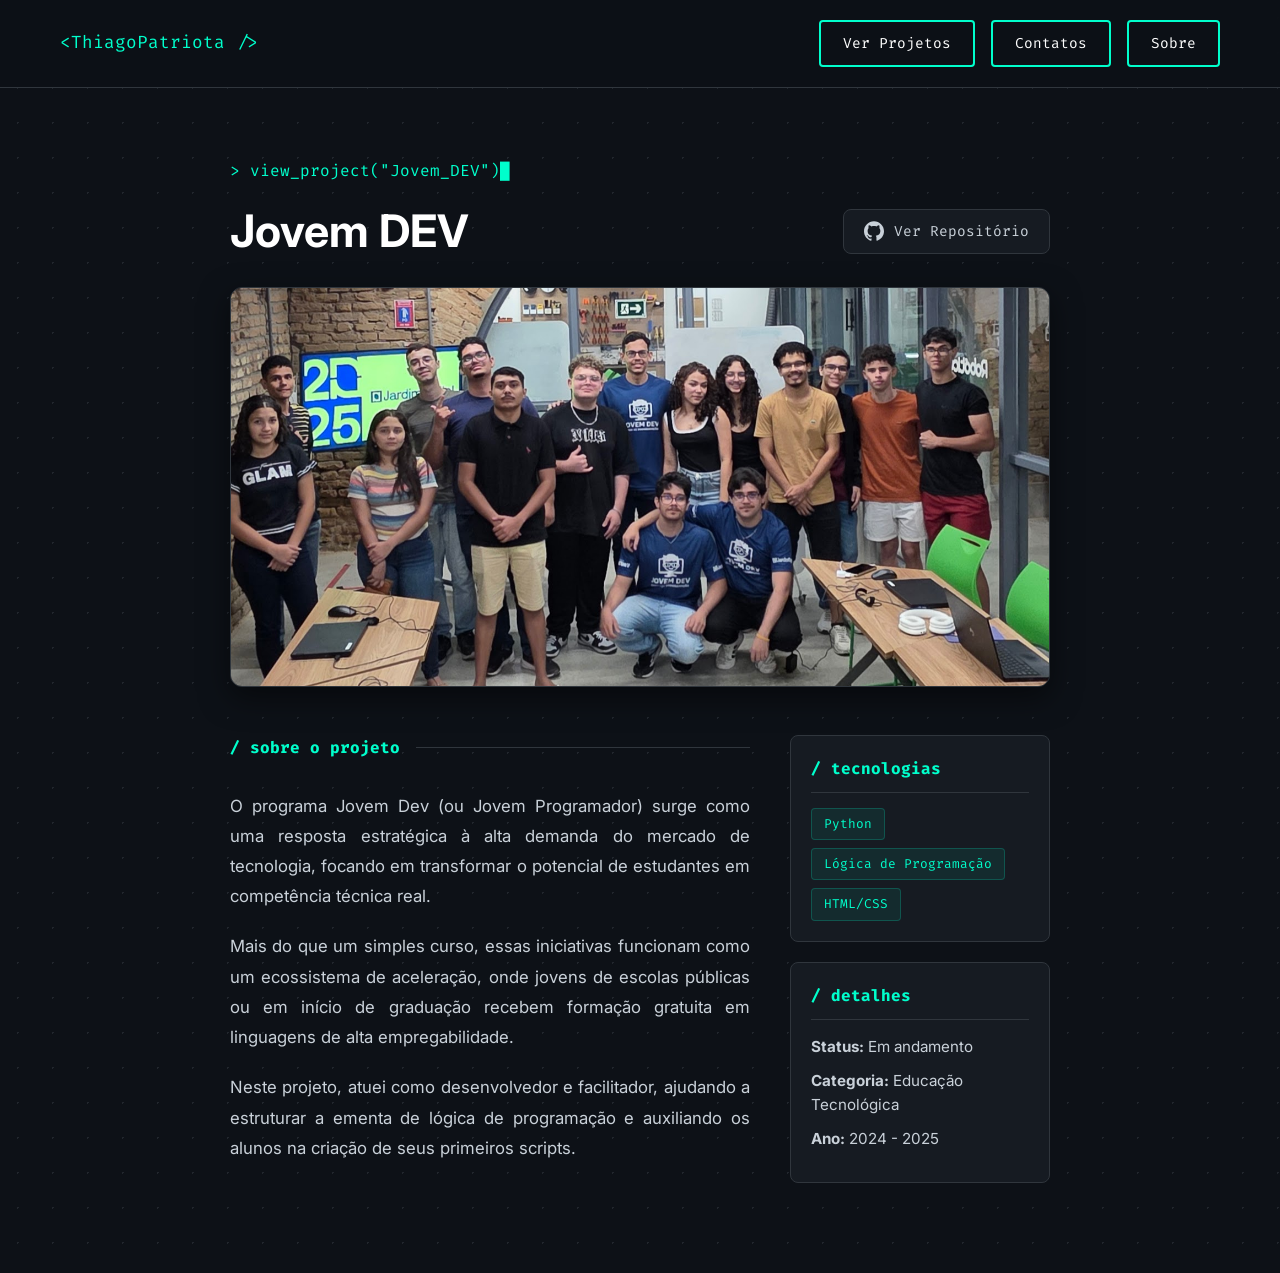
==== destaques/animus.html @ 9306d55b "Mais paginas de destaques" ====
<!DOCTYPE html>
<html lang="pt-BR">
<head>
    <meta charset="UTF-8">
    <meta name="viewport" content="width=device-width, initial-scale=1.0">
    <title>Jovem DEV | Thiago Patriota</title>
    <link rel="icon" href="../imgs/telaprincipal/icon.png" type="image/png">
    <link href="https://fonts.googleapis.com/css2?family=Fira+Code:wght@400;700&family=Inter:wght@400;700&display=swap" rel="stylesheet">
    <link rel="stylesheet" href="../estilos/global.css">
    <link rel="stylesheet" href="../estilos/projetos-detalhe.css">
</head>
<body>

    <nav>
        <a href="../index.html" class="nav-logo">&lt;ThiagoPatriota /&gt;</a>
        <div class="nav-links">
            <a href="../paginas/projetos.html" class="btn">Ver Projetos</a>
            <a href="../paginas/contatos.html" class="btn">Contatos</a>
            <a href="../paginas/sobre.html" class="btn">Sobre</a>
        </div>
    </nav>

    <div class="conteiner">

        <p class="texto-terminal">> view_project("Jovem_DEV")<span class="cursor">█</span></p>
        
        <div class="cabecalho-projeto">
            <h1>Jovem DEV</h1>
            
            <a href="https://github.com/ThiagoCPatriota" target="_blank" class="btn-github">
                <svg viewBox="0 0 24 24" xmlns="http://www.w3.org/2000/svg">
                    <path d="M12 .297c-6.63 0-12 5.373-12 12 0 5.303 3.438 9.8 8.205 11.385.6.113.82-.258.82-.577 0-.285-.01-1.04-.015-2.04-3.338.724-4.042-1.61-4.042-1.61C4.422 18.07 3.633 17.7 3.633 17.7c-1.087-.744.084-.729.084-.729 1.205.084 1.838 1.236 1.838 1.236 1.07 1.835 2.809 1.305 3.495.998.108-.776.417-1.305.76-1.605-2.665-.3-5.466-1.332-5.466-5.93 0-1.31.465-2.38 1.235-3.22-.135-.303-.54-1.523.105-3.176 0 0 1.005-.322 3.3 1.23.96-.267 1.98-.399 3-.405 1.02.006 2.04.138 3 .405 2.28-1.552 3.285-1.23 3.285-1.23.645 1.653.24 2.873.12 3.176.765.84 1.23 1.91 1.23 3.22 0 4.61-2.805 5.625-5.475 5.92.42.36.81 1.096.81 2.22 0 1.606-.015 2.896-.015 3.286 0 .315.21.69.825.57C20.565 22.092 24 17.592 24 12.297c0-6.627-5.373-12-12-12"/>
                </svg>
                Ver Repositório
            </a>
        </div>

        <img src="../imgs/telaprincipal/turma2jovemdev.jpg" alt="Turma Jovem DEV" class="banner-projeto">

        <div class="conteudo-projeto">
            
            <div class="descricao-projeto">
                <div class="divisor">
                    <h2>/ sobre o projeto</h2>
                    <hr>
                </div>
                <p>O programa Jovem Dev (ou Jovem Programador) surge como uma resposta estratégica à alta demanda do mercado de tecnologia, focando em transformar o potencial de estudantes em competência técnica real.</p>
                <p>Mais do que um simples curso, essas iniciativas funcionam como um ecossistema de aceleração, onde jovens de escolas públicas ou em início de graduação recebem formação gratuita em linguagens de alta empregabilidade.</p>
                <p>Neste projeto, atuei como desenvolvedor e facilitador, ajudando a estruturar a ementa de lógica de programação e auxiliando os alunos na criação de seus primeiros scripts.</p>
            </div>

            <div class="sidebar-projeto">
                
                <div class="bloco-info">
                    <h3>/ tecnologias</h3>
                    <div class="tech-badges">
                        <span class="tech-badge">Python</span>
                        <span class="tech-badge">Lógica de Programação</span>
                        <span class="tech-badge">HTML/CSS</span>
                    </div>
                </div>

                <div class="bloco-info">
                    <h3>/ detalhes</h3>
                    <ul style="list-style-type: none; color: var(--texto-principal); font-size: 0.95rem;">
                        <li style="margin-bottom: 10px;"><strong>Status:</strong> Em andamento</li>
                        <li style="margin-bottom: 10px;"><strong>Categoria:</strong> Educação Tecnológica</li>
                        <li style="margin-bottom: 10px;"><strong>Ano:</strong> 2024 - 2025</li>
                    </ul>
                </div>

            </div>
        </div>

    </div>

</body>
</html>
---- estilos/global.css ----
:root {
    --cor-fundo: #0d1117;
    --cor-superficie: #161b22;
    --texto-principal: #c9d1d9;
    --cor-destaque: #00ffcc;
    --cor-borda: #30363d;
    --fonte-principal: 'Inter', sans-serif;
    --fonte-mono: 'Fira Code', monospace;
}

* { 
    margin: 0; 
    padding: 0; 
    box-sizing: border-box; 
}

body {
    background-color: var(--cor-fundo);
    background-image: radial-gradient(circle, #21262d 1px, transparent 1px);
    background-size: 35px 35px;
    color: var(--texto-principal);
    font-family: var(--fonte-principal);
    line-height: 1.6;
}

/* NAVBAR GLOBAL */
nav {
    display: flex;
    justify-content: space-between;
    align-items: center;
    padding: 20px 60px;
    border-bottom: 1px solid var(--cor-borda);
    position: sticky;
    top: 0;
    background-color: rgba(13, 17, 23, 0.9);
    backdrop-filter: blur(10px);
    z-index: 100;
}

.nav-logo {
    font-family: var(--fonte-mono);
    color: var(--cor-destaque);
    font-size: 1.1rem;
    text-decoration: none;
}

.nav-links { 
    display: flex; 
    gap: 16px; 
}

.btn {
    background: transparent;
    border: 2px solid var(--cor-destaque);
    color: white;
    padding: 10px 22px;
    font-family: var(--fonte-mono);
    font-size: 0.9rem;
    border-radius: 4px;
    cursor: pointer;
    text-decoration: none;
    transition: all 0.3s;
}

.btn:hover, 
.btn.ativo {
    background: var(--cor-destaque);
    color: var(--cor-fundo);
}

/* ELEMENTOS GLOBAIS COMUNS */
h1 {
    font-size: 2.8rem;
    color: white;
    margin-bottom: 12px;
}

.subtexto {
    font-size: 1rem;
    color: #8b949e;
    margin-bottom: 50px;
}

.texto-terminal {
    font-family: var(--fonte-mono);
    color: var(--cor-destaque);
    font-size: 1rem;
    margin-bottom: 12px;
}

.cursor { 
    animation: blink 0.8s step-end infinite; 
}

@keyframes blink { 
    50% { opacity: 0; } 
}

/* DIVISOR GERAL */
.divisor {
    display: flex;
    align-items: center;
    gap: 16px;
    margin-bottom: 30px;
}

.divisor h2 {
    font-family: var(--fonte-mono);
    font-size: 1rem;
    color: var(--cor-destaque);
    white-space: nowrap;
}

.divisor hr {
    flex: 1;
    border: none;
    border-top: 1px solid var(--cor-borda);
}

@media (max-width: 650px) {
    nav { 
        padding: 16px 20px; 
        flex-direction: column; 
        gap: 14px; 
    }
}
---- estilos/projetos-detalhe.css ----
.conteiner {
    max-width: 900px;
    margin: 0 auto;
    padding: 70px 40px;
}

.cabecalho-projeto {
    display: flex; 
    justify-content: space-between; 
    align-items: center;
    margin-bottom: 20px; 
    flex-wrap: wrap; 
    gap: 15px;
}

.cabecalho-projeto h1 { 
    margin-bottom: 0; 
}

.btn-github {
    display: flex; 
    align-items: center; 
    gap: 10px; 
    background: var(--cor-superficie);
    border: 1px solid var(--cor-borda); 
    color: var(--texto-principal);
    padding: 10px 20px; 
    border-radius: 8px; 
    text-decoration: none;
    font-family: var(--fonte-mono); 
    font-size: 0.9rem; 
    transition: all 0.3s ease;
}

.btn-github svg { 
    width: 20px; 
    height: 20px; 
    fill: var(--texto-principal); 
    transition: fill 0.3s ease; 
}

.btn-github:hover { 
    border-color: var(--cor-destaque); 
    color: var(--cor-destaque); 
    box-shadow: 0 4px 15px rgba(0, 255, 204, 0.1); 
    transform: translateY(-2px); 
}

.btn-github:hover svg { 
    fill: var(--cor-destaque); 
}

.banner-projeto {
    width: 100%; 
    height: 400px; 
    object-fit: cover; 
    border-radius: 12px;
    border: 1px solid var(--cor-borda); 
    margin-bottom: 40px; 
    box-shadow: 0 10px 30px rgba(0,0,0,0.5);
}

.conteudo-projeto { 
    display: grid; 
    grid-template-columns: 2fr 1fr; 
    gap: 40px; 
}

.descricao-projeto p { 
    font-size: 1.05rem; 
    color: var(--texto-principal); 
    margin-bottom: 20px; 
    line-height: 1.8; 
    text-align: justify; 
}

.sidebar-projeto .bloco-info {
    background: var(--cor-superficie); 
    border: 1px solid var(--cor-borda); 
    border-radius: 8px; 
    padding: 20px; 
    margin-bottom: 20px;
}

.bloco-info h3 { 
    font-family: var(--fonte-mono); 
    color: var(--cor-destaque); 
    font-size: 1rem; 
    margin-bottom: 15px; 
    border-bottom: 1px solid var(--cor-borda); 
    padding-bottom: 10px; 
}

.tech-badges { 
    display: flex; 
    flex-wrap: wrap; 
    gap: 8px; 
}

.tech-badge { 
    font-family: var(--fonte-mono); 
    font-size: 0.8rem; 
    padding: 5px 12px; 
    background: rgba(0, 255, 204, 0.07); 
    border: 1px solid rgba(0, 255, 204, 0.2); 
    color: var(--cor-destaque); 
    border-radius: 4px; 
}

@media (max-width: 768px) {
    .conteudo-projeto { 
        grid-template-columns: 1fr; 
    }
    .banner-projeto { 
        height: 250px; 
    }
}
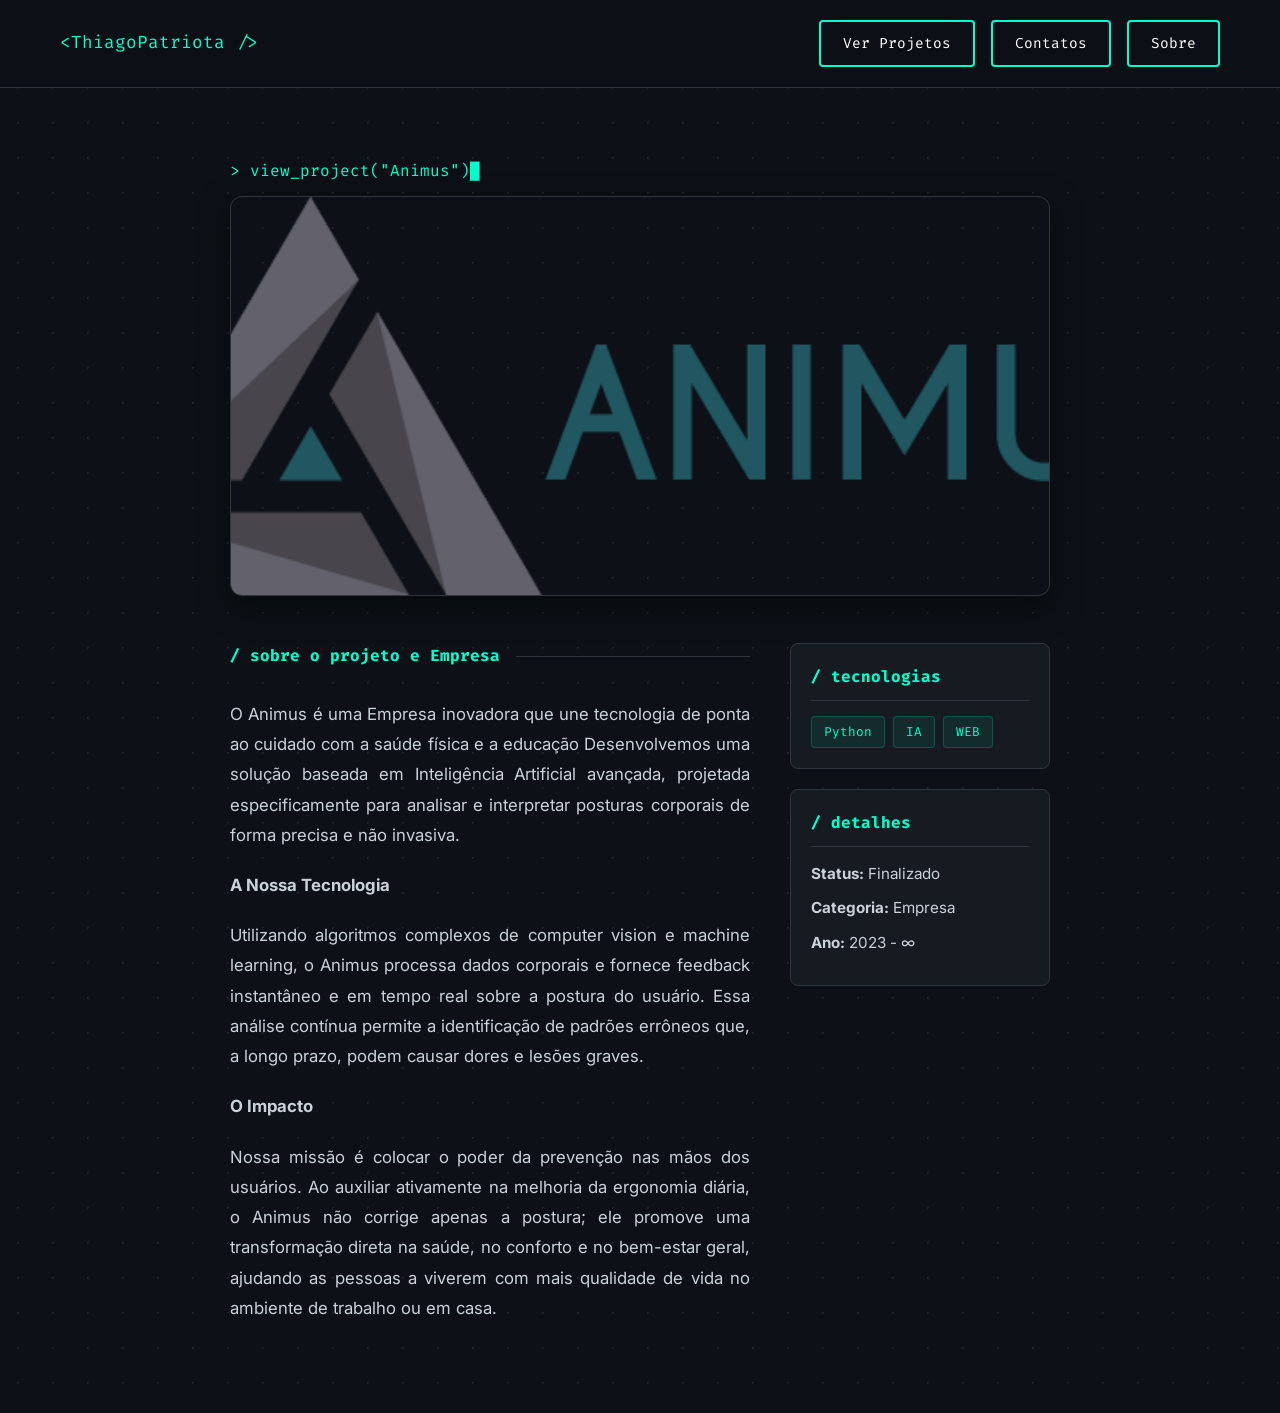
==== commit f9d12a20: "Adição de novas páginas e Features" ====
--- a/destaques/animus.html
+++ b/destaques/animus.html
@@ -22,31 +22,37 @@
 
     <div class="conteiner">
 
-        <p class="texto-terminal">> view_project("Jovem_DEV")<span class="cursor">█</span></p>
+        <p class="texto-terminal">> view_project("Animus")<span class="cursor">█</span></p>
         
-        <div class="cabecalho-projeto">
-            <h1>Jovem DEV</h1>
-            
-            <a href="https://github.com/ThiagoCPatriota" target="_blank" class="btn-github">
-                <svg viewBox="0 0 24 24" xmlns="http://www.w3.org/2000/svg">
-                    <path d="M12 .297c-6.63 0-12 5.373-12 12 0 5.303 3.438 9.8 8.205 11.385.6.113.82-.258.82-.577 0-.285-.01-1.04-.015-2.04-3.338.724-4.042-1.61-4.042-1.61C4.422 18.07 3.633 17.7 3.633 17.7c-1.087-.744.084-.729.084-.729 1.205.084 1.838 1.236 1.838 1.236 1.07 1.835 2.809 1.305 3.495.998.108-.776.417-1.305.76-1.605-2.665-.3-5.466-1.332-5.466-5.93 0-1.31.465-2.38 1.235-3.22-.135-.303-.54-1.523.105-3.176 0 0 1.005-.322 3.3 1.23.96-.267 1.98-.399 3-.405 1.02.006 2.04.138 3 .405 2.28-1.552 3.285-1.23 3.285-1.23.645 1.653.24 2.873.12 3.176.765.84 1.23 1.91 1.23 3.22 0 4.61-2.805 5.625-5.475 5.92.42.36.81 1.096.81 2.22 0 1.606-.015 2.896-.015 3.286 0 .315.21.69.825.57C20.565 22.092 24 17.592 24 12.297c0-6.627-5.373-12-12-12"/>
-                </svg>
-                Ver Repositório
-            </a>
-        </div>
-
-        <img src="../imgs/telaprincipal/turma2jovemdev.jpg" alt="Turma Jovem DEV" class="banner-projeto">
+        <img src="../imgs/telaprincipal/animustech.png" alt="Turma Jovem DEV" class="banner-projeto">
 
         <div class="conteudo-projeto">
             
             <div class="descricao-projeto">
                 <div class="divisor">
-                    <h2>/ sobre o projeto</h2>
+                    <h2>/ sobre o projeto e Empresa</h2>
                     <hr>
                 </div>
-                <p>O programa Jovem Dev (ou Jovem Programador) surge como uma resposta estratégica à alta demanda do mercado de tecnologia, focando em transformar o potencial de estudantes em competência técnica real.</p>
-                <p>Mais do que um simples curso, essas iniciativas funcionam como um ecossistema de aceleração, onde jovens de escolas públicas ou em início de graduação recebem formação gratuita em linguagens de alta empregabilidade.</p>
-                <p>Neste projeto, atuei como desenvolvedor e facilitador, ajudando a estruturar a ementa de lógica de programação e auxiliando os alunos na criação de seus primeiros scripts.</p>
+                <p>
+                    O Animus é uma Empresa inovadora que une tecnologia de ponta ao cuidado com a saúde física e a educação
+                    Desenvolvemos uma solução baseada em Inteligência Artificial avançada, projetada especificamente
+                    para analisar e interpretar posturas corporais de forma precisa e não invasiva. 
+                </p>
+                <p><strong>A Nossa Tecnologia</strong></p>
+                <p>
+                    Utilizando algoritmos complexos de computer vision e machine learning,
+                    o Animus processa dados corporais e fornece feedback instantâneo e em tempo real sobre a postura do usuário.
+                    Essa análise contínua permite a identificação de padrões errôneos que,
+                    a longo prazo, podem causar dores e lesões graves.
+                </p>
+                <p><strong>O Impacto</strong></p>
+                <p>
+                    Nossa missão é colocar o poder da prevenção nas mãos dos usuários.
+                    Ao auxiliar ativamente na melhoria da ergonomia diária,
+                    o Animus não corrige apenas a postura; ele promove uma transformação direta na saúde,
+                    no conforto e no bem-estar geral, ajudando as pessoas a viverem com mais qualidade de
+                    vida no ambiente de trabalho ou em casa.
+                </p>
             </div>
 
             <div class="sidebar-projeto">
@@ -55,17 +61,17 @@
                     <h3>/ tecnologias</h3>
                     <div class="tech-badges">
                         <span class="tech-badge">Python</span>
-                        <span class="tech-badge">Lógica de Programação</span>
-                        <span class="tech-badge">HTML/CSS</span>
+                        <span class="tech-badge">IA</span>
+                        <span class="tech-badge">WEB</span>
                     </div>
                 </div>
 
                 <div class="bloco-info">
                     <h3>/ detalhes</h3>
                     <ul style="list-style-type: none; color: var(--texto-principal); font-size: 0.95rem;">
-                        <li style="margin-bottom: 10px;"><strong>Status:</strong> Em andamento</li>
-                        <li style="margin-bottom: 10px;"><strong>Categoria:</strong> Educação Tecnológica</li>
-                        <li style="margin-bottom: 10px;"><strong>Ano:</strong> 2024 - 2025</li>
+                        <li style="margin-bottom: 10px;"><strong>Status:</strong> Finalizado</li>
+                        <li style="margin-bottom: 10px;"><strong>Categoria:</strong> Empresa</li>
+                        <li style="margin-bottom: 10px;"><strong>Ano:</strong> 2023 - &infin;</li>
                     </ul>
                 </div>
 
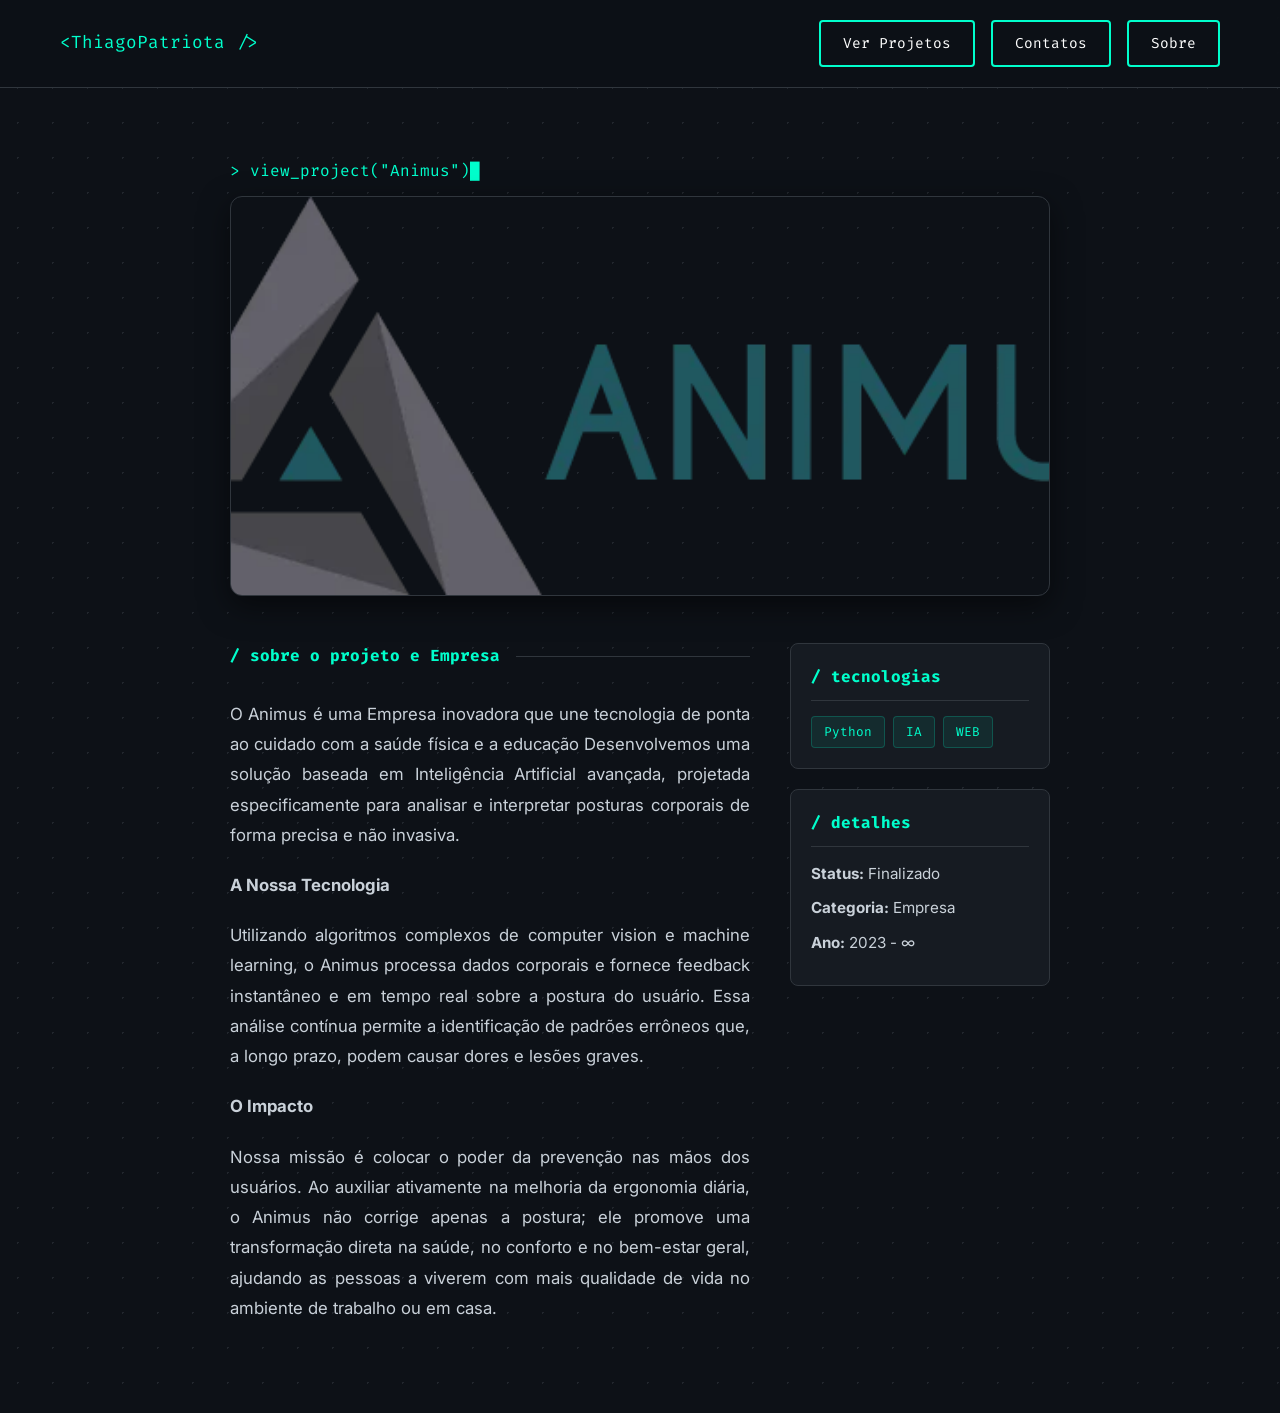
==== commit b503e0a9: "Trocando imgs png Trocando imgs png e jpg para webp, para um melhor desempenho" ====
--- a/destaques/animus.html
+++ b/destaques/animus.html
@@ -4,7 +4,7 @@
     <meta charset="UTF-8">
     <meta name="viewport" content="width=device-width, initial-scale=1.0">
     <title>Jovem DEV | Thiago Patriota</title>
-    <link rel="icon" href="../imgs/telaprincipal/icon.png" type="image/png">
+    <link rel="icon" href="../imgs/icon.webp" type="image/png">
     <link href="https://fonts.googleapis.com/css2?family=Fira+Code:wght@400;700&family=Inter:wght@400;700&display=swap" rel="stylesheet">
     <link rel="stylesheet" href="../estilos/global.css">
     <link rel="stylesheet" href="../estilos/projetos-detalhe.css">
@@ -23,8 +23,10 @@
     <div class="conteiner">
 
         <p class="texto-terminal">> view_project("Animus")<span class="cursor">█</span></p>
+
         
-        <img src="../imgs/telaprincipal/animustech.png" alt="Turma Jovem DEV" class="banner-projeto">
+        
+        <img src="../imgs/projetos/animustech.webp" alt="Turma Jovem DEV" class="banner-projeto">
 
         <div class="conteudo-projeto">
             
--- a/estilos/global.css
+++ b/estilos/global.css
@@ -62,8 +62,7 @@
     transition: all 0.3s;
 }
 
-.btn:hover, 
-.btn.ativo {
+.btn:hover, .btn.ativo {
     background: var(--cor-destaque);
     color: var(--cor-fundo);
 }
